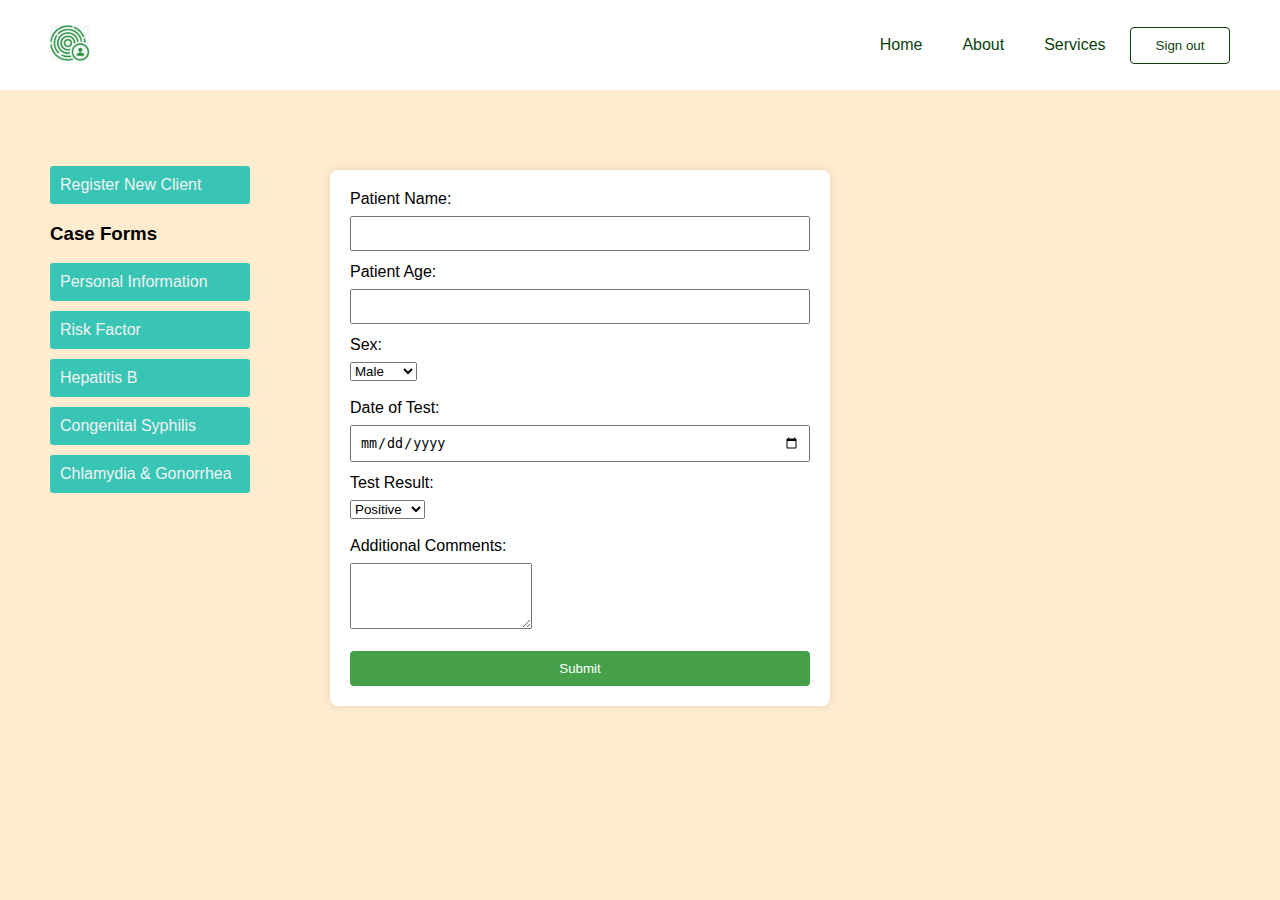
==== pages/chlamydia_gonorrhea.html @ 75cc7f67 "I initially started off with the codes for this project without documenting the deliverables for the" ====
<!DOCTYPE html>
<html lang="en">
<head>
    <meta charset="UTF-8">
    <meta name="viewport" content="width=device-width, initial-scale=1.0">
    <link rel="stylesheet" href="../css/main.css">
    <title>Chlamydia & Gonorrhea</title>
</head>
<body>
    <nav class="navbar">
        <div class="logo"><img src="../images/logo.svg" alt=""></div>
        <div>
        <ul>
            <li><a href="#">Home</a></li>
            <li><a href="#">About</a></li>
            <li><a href="#">Services</a></li>
        </ul>
        <a href="../index.html"><button class="sec-btn">Sign out</button></a>
        </div>
    </nav>
    <section> 
        <div class="casses">
            <nav class="col-3">
                <ul>
                    <li><a href="registration.html"> Register New Client </a></li>
                    <h3>Case Forms</h3>
                    <li><a href="personalinfo.html">Personal Information</a></li>
                    <li><a href="risk_fact.html">Risk Factor</a></li>
                    <li><a href="hepb.html">Hepatitis B</a></li>
                    <li><a href="cong_syphilis.html">Congenital Syphilis</a></li>
                    <li><a href="sti.html">Chlamydia & Gonorrhea</a></li>
                </ul>
            </nav>
        </div>
        <article class="col-9">
            <form action="#" method="post">
                <label for="patient_name">Patient Name:</label>
                <input type="text" id="patient_name" name="patient_name" required>
        
                <label for="patient_age">Patient Age:</label>
                <input type="number" id="patient_age" name="patient_age" required>
        
                <label for="sex">Sex:</label>
                <select id="sex" name="sex" required>
                    <option value="male">Male</option>
                    <option value="female">Female</option>
                    <option value="other">Other</option>
                </select>
                <br><br>
        
                <label for="test_date">Date of Test:</label>
                <input type="date" id="test_date" name="test_date" required>
        
                <label for="test_result">Test Result:</label>
                <select id="test_result" name="test_result" required>
                    <option value="positive">Positive</option>
                    <option value="negative">Negative</option>
                </select>
                <br><br>
        
                <label for="additional_comments">Additional Comments:</label>
                <textarea id="additional_comments" name="additional_comments" rows="4"></textarea>
                <br><br>
                    
        
                <button class="reg-btn" type="submit">Submit</button>
            </form>
        </article>
    </section>
</body>
</html>
---- css/main.css ----
*{
    box-sizing: border-box;
}
body {
    margin: 0;
    padding: 0;
    font-family: Arial, sans-serif;
    background-color: #ffebcd;
}
a{
    text-decoration: none;
}

ul{
    list-style-type: none;
}

.navbar {
    display: flex;
    justify-content: space-between;
    align-items: center;
    padding: 20px 50px; 
    background-color: #ffffff;   
}

.navbar li a{
    text-decoration: none;
    padding: 0 20px;
    color: #0c420f;    
}

.navbar li a:hover {
    color: #45a049;
}
.navbar li a:active {
    color: #45a049;
}

.navbar ul{
    list-style-type: none;
    display: inline-flex;    
    text-align: right;
}

.col-3 ul li{
    border-radius: 3px;
    background: #39c5b5;
    padding: 10px;
    margin-bottom: 10px;
    width: 200px;
}

.col-3 ul li a{
    color: #f2f2f2;
}

.sec-btn {
    padding: 10px;
    background-color: #fff;
    color: #0c420f;
    border: 1.5px solid #0c420f;
    border-radius: 4px;
    cursor: pointer;
    width: 100px;
}

.sec-btn:hover {
    background-color: #45a049;
    color: white;
}

.casses{
    padding-top: 50px;
}

.row::after{
    content: "";
    clear: both;
    display: table;
    }
    
    [class*="col-"]{
    float: left;
    padding: 10px;
    }
    
.col-1{
    width: 8.33%;
    }
    
.col-2{
    width: 16.66%;
    }
    
.col-3{
    width: 25%;
    }
    
.col-4{
    width: 33.33%;
    }
    
.col-5{
    width: 41.66%;
    }
    
.col-6{
    width: 50%;
    }
    
.col-7{
    width: 58.33%;
    }
    
.col-8{
    width: 66.66%;
    }
    
.col-9{
    width: 75%;
    margin-top: 20px;
    }
    
.col-10{
    width: 83.33%;
    }
    
.col-11{
    width: 91.66%;
    }
    
.col-12{
    width: 100%;
    }

    /*registration form for new client*/

form {
    background-color: #fff;
    padding: 20px;
    border-radius: 8px;
    box-shadow: 0 0 10px rgba(0, 0, 0, 0.1);
    max-width: 500px;
}

label {
    display: block;
    margin-bottom: 8px;
}

input {
    width: 100%;
    padding: 8px;
    margin-bottom: 12px;
    box-sizing: border-box;
}

.reg-btn {
    background-color: #45a049;
    color: #fff;
    padding: 10px;
    border: none;
    border-radius: 4px;
    cursor: pointer;
    width: 100%;
}

.reg-btn:hover {
    background-color: #128c7e;
}

.sub-btn{
    margin-top: 20px;
    background-color: #45a049;
    color: #fff;
    padding: 10px;
    border: none;
    border-radius: 4px;
    cursor: pointer;
    width: 100%;
}

.sub-btn:hover {
    background-color: #128c7e;
}

/* styles for risk factors */

table {
    width: 100%;
    border-collapse: collapse;
    margin: 20px 0;
}

th, td {
    border: 1px solid #ddd;
    padding: 10px;
    text-align: left;
}

th {
    background-color: #f2f2f2;
}
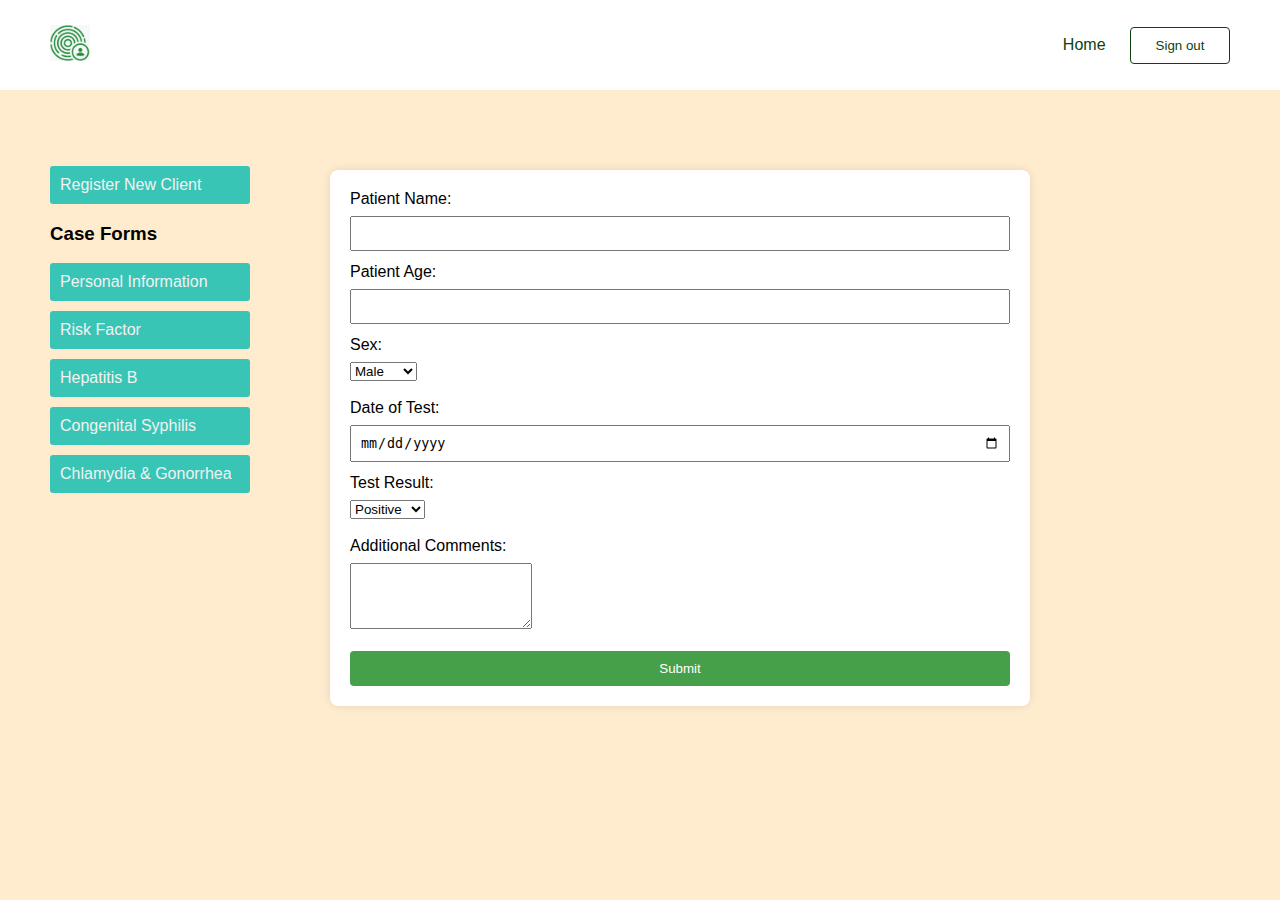
==== commit 49619cf8: "updated form pages" ====
--- a/pages/chlamydia_gonorrhea.html
+++ b/pages/chlamydia_gonorrhea.html
@@ -12,8 +12,6 @@
         <div>
         <ul>
             <li><a href="#">Home</a></li>
-            <li><a href="#">About</a></li>
-            <li><a href="#">Services</a></li>
         </ul>
         <a href="../index.html"><button class="sec-btn">Sign out</button></a>
         </div>
@@ -28,7 +26,7 @@
                     <li><a href="risk_fact.html">Risk Factor</a></li>
                     <li><a href="hepb.html">Hepatitis B</a></li>
                     <li><a href="cong_syphilis.html">Congenital Syphilis</a></li>
-                    <li><a href="sti.html">Chlamydia & Gonorrhea</a></li>
+                    <li><a href="#">Chlamydia & Gonorrhea</a></li>
                 </ul>
             </nav>
         </div>
--- a/css/main.css
+++ b/css/main.css
@@ -47,7 +47,7 @@
     background: #39c5b5;
     padding: 10px;
     margin-bottom: 10px;
-    width: 200px;
+    max-width: 200px;
 }
 
 .col-3 ul li a{
@@ -140,7 +140,7 @@
     padding: 20px;
     border-radius: 8px;
     box-shadow: 0 0 10px rgba(0, 0, 0, 0.1);
-    max-width: 500px;
+    max-width: 700px;
 }
 
 label {
@@ -200,4 +200,7 @@
 
 th {
     background-color: #f2f2f2;
+}
+.q3{
+    display: inline-flex;
 }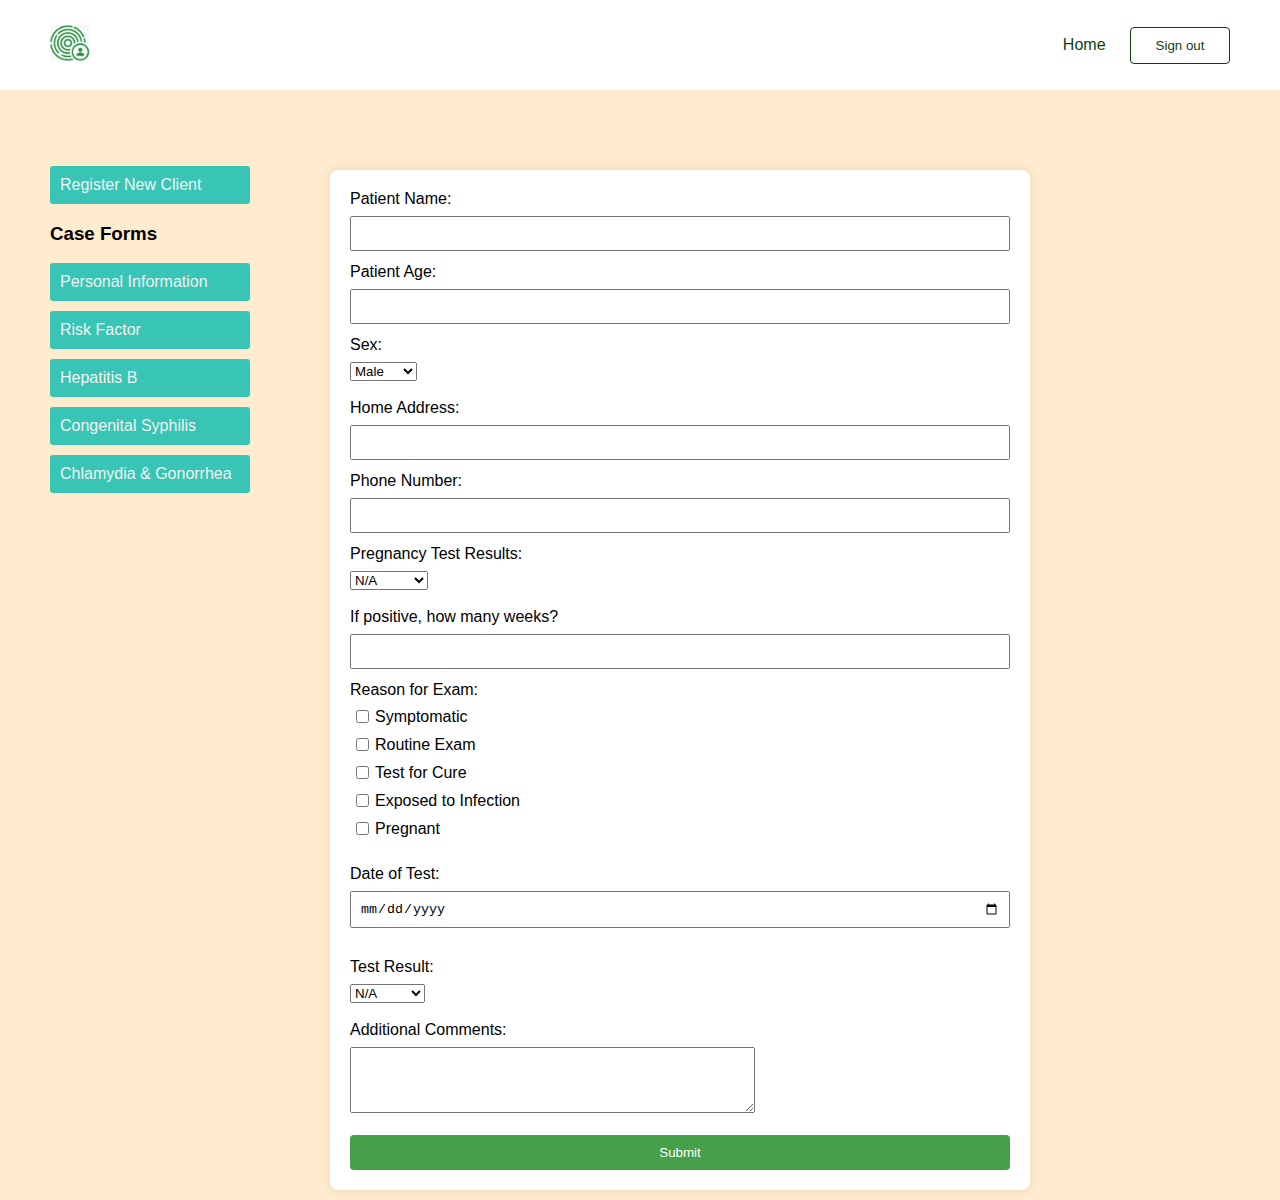
==== commit f87b9ad3: "updated form pages" ====
--- a/pages/chlamydia_gonorrhea.html
+++ b/pages/chlamydia_gonorrhea.html
@@ -31,7 +31,7 @@
             </nav>
         </div>
         <article class="col-9">
-            <form action="#" method="post">
+            <form action="your_submission_endpoint_here" method="post">
                 <label for="patient_name">Patient Name:</label>
                 <input type="text" id="patient_name" name="patient_name" required>
         
@@ -43,23 +43,55 @@
                     <option value="male">Male</option>
                     <option value="female">Female</option>
                     <option value="other">Other</option>
-                </select>
-                <br><br>
+                </select><br><br>
+        
+                <label for="home_address">Home Address:</label>
+                <input type="text" id="home_address" name="home_address">
+        
+                <label for="phone_number">Phone Number:</label>
+                <input type="tel" id="phone_number" name="phone_number">
+        
+                <label for="pregnancy_test_results">Pregnancy Test Results:</label>
+                <select id="pregnancy_test_results" name="pregnancy_test_results">
+                    <option value="na">N/A</option>
+                    <option value="negative">Negative</option>
+                    <option value="unknown">Unknown</option>
+                    <option value="positive">Positive</option>
+                </select><br><br>
+
+                <label for="pregnancy_weeks">If positive, how many weeks?</label>
+                <input type="number" id="pregnancy_weeks" name="pregnancy_weeks" min="1">
+        
+                <label for="reason_for_exam">Reason for Exam:</label>
+
+                <span><input class="chkbx" type="checkbox" id="symptomatic" name="reason_for_exam" value="symptomatic">
+                <label for="symptomatic">Symptomatic</label></span>
+
+                <span><input class="chkbx" type="checkbox" id="routine_exam" name="reason_for_exam" value="routine_exam">
+                <label for="routine_exam">Routine Exam</label></span>
+
+                <span><input class="chkbx" type="checkbox" id="test_for_cure" name="reason_for_exam" value="test_for_cure">
+                <label for="test_for_cure">Test for Cure</label></span>
+
+                <span><input class="chkbx" type="checkbox" id="exposed_to_infection" name="reason_for_exam" value="exposed_to_infection">
+                <label for="exposed_to_infection">Exposed to Infection</label></span>
+
+                <span><input class="chkbx" type="checkbox" id="pregnant" name="reason_for_exam" value="pregnant">
+                <label for="pregnant">Pregnant</label></span><br>
         
                 <label for="test_date">Date of Test:</label>
-                <input type="date" id="test_date" name="test_date" required>
+                <input type="date" id="test_date" name="test_date" required><br><br>
         
                 <label for="test_result">Test Result:</label>
                 <select id="test_result" name="test_result" required>
+                    <option value="na">N/A</option>
                     <option value="positive">Positive</option>
                     <option value="negative">Negative</option>
-                </select>
-                <br><br>
+                </select><br><br>
         
                 <label for="additional_comments">Additional Comments:</label>
-                <textarea id="additional_comments" name="additional_comments" rows="4"></textarea>
-                <br><br>
-                    
+                <textarea id="additional_comments" name="additional_comments" rows="4" cols="48"></textarea>
+                <br><br> 
         
                 <button class="reg-btn" type="submit">Submit</button>
             </form>
--- a/css/main.css
+++ b/css/main.css
@@ -203,4 +203,17 @@
 }
 .q3{
     display: inline-flex;
+}
+
+/* specific styles for chlamydia & gonorrhea*/
+
+.chkbx{
+    margin-left: 5px;
+    margin-right: 5px;
+    width: 15px;    
+}
+
+span{
+    display: flex;
+    align-items: center;
 }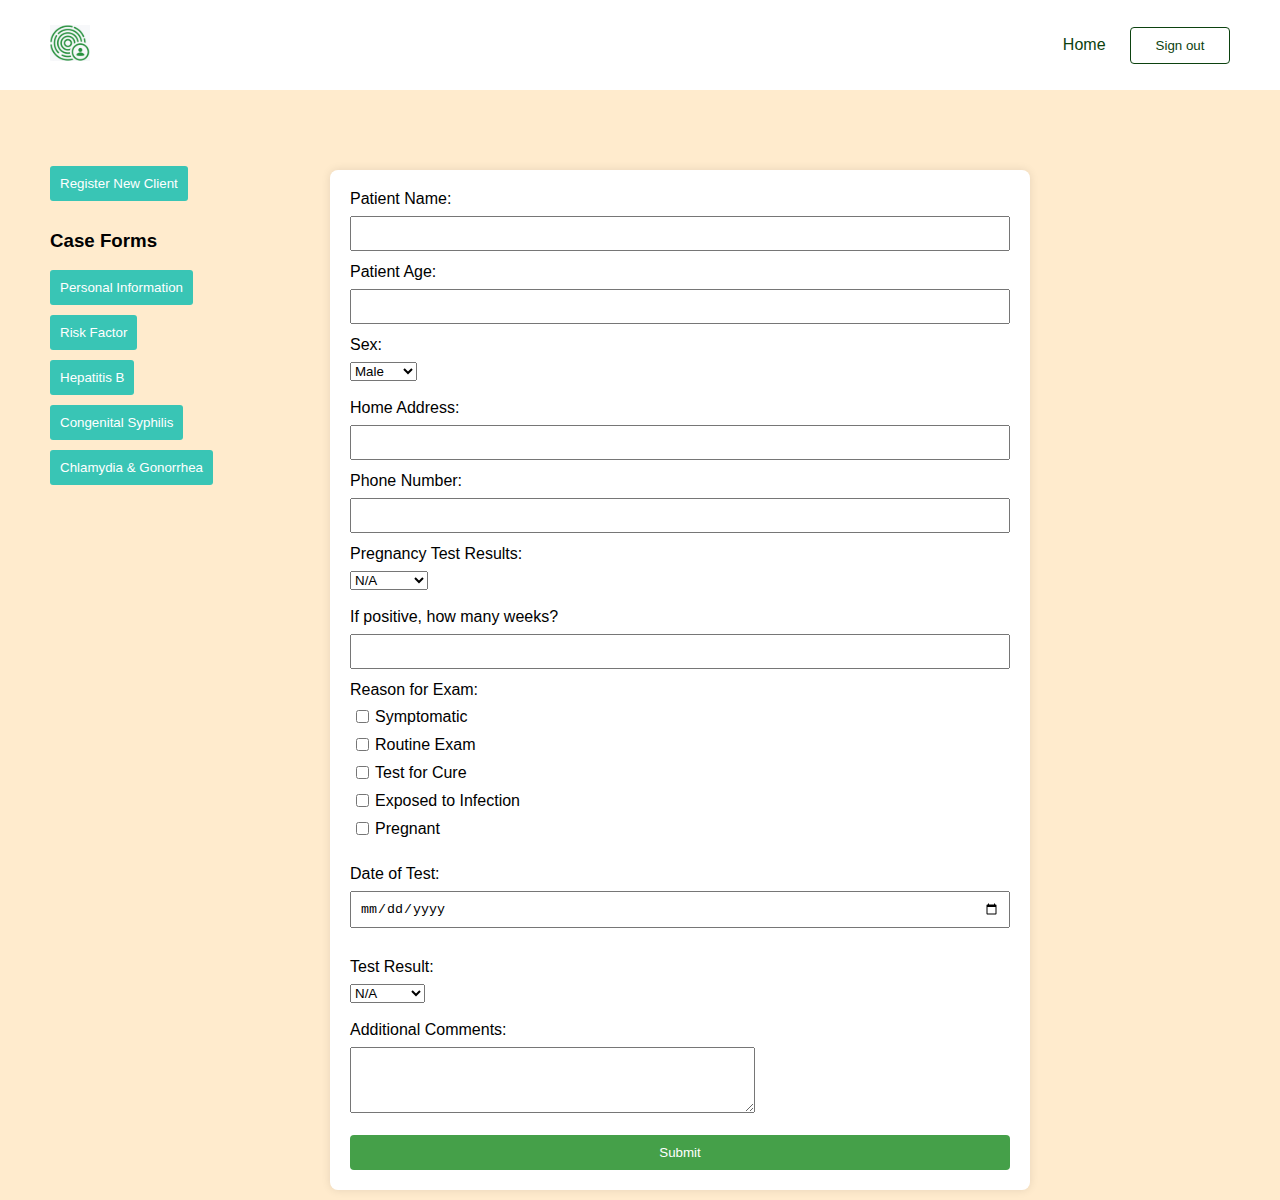
==== commit a8877fa1: "final changes to all form documents and css" ====
--- a/pages/chlamydia_gonorrhea.html
+++ b/pages/chlamydia_gonorrhea.html
@@ -20,18 +20,18 @@
         <div class="casses">
             <nav class="col-3">
                 <ul>
-                    <li><a href="registration.html"> Register New Client </a></li>
+                    <li><a href="registration.html"><button class="li-btn"> Register New Client  </button> </a></li>
                     <h3>Case Forms</h3>
-                    <li><a href="personalinfo.html">Personal Information</a></li>
-                    <li><a href="risk_fact.html">Risk Factor</a></li>
-                    <li><a href="hepb.html">Hepatitis B</a></li>
-                    <li><a href="cong_syphilis.html">Congenital Syphilis</a></li>
-                    <li><a href="#">Chlamydia & Gonorrhea</a></li>
+                    <li><a href="personalinfo.html"><button class="li-btn"> Personal Information </button> </a></li>
+                    <li><a href="risk_fact.html"><button class="li-btn"> Risk Factor </button> </a></li>
+                    <li><a href="hepb.html"><button class="li-btn"> Hepatitis B </button> </a></li>
+                    <li><a href="cong_syphilis.html"><button class="li-btn"> Congenital Syphilis </button> </a></li>
+                    <li><a href="#"><button class="li-btn"> Chlamydia & Gonorrhea </button> </a></li>
                 </ul>
             </nav>
         </div>
         <article class="col-9">
-            <form action="your_submission_endpoint_here" method="post">
+            <form action="#" method="post">
                 <label for="patient_name">Patient Name:</label>
                 <input type="text" id="patient_name" name="patient_name" required>
         
@@ -98,4 +98,4 @@
         </article>
     </section>
 </body>
-</html>+</html>
--- a/css/main.css
+++ b/css/main.css
@@ -42,16 +42,21 @@
     text-align: right;
 }
 
-.col-3 ul li{
+.li-btn{
     border-radius: 3px;
     background: #39c5b5;
     padding: 10px;
     margin-bottom: 10px;
     max-width: 200px;
-}
-
-.col-3 ul li a{
-    color: #f2f2f2;
+    border: none;
+    color: #fff;
+    text-align: left;
+    cursor: pointer;
+}
+
+.li-btn:active{
+    background-color: #45a049;
+    color: white;
 }
 
 .sec-btn {
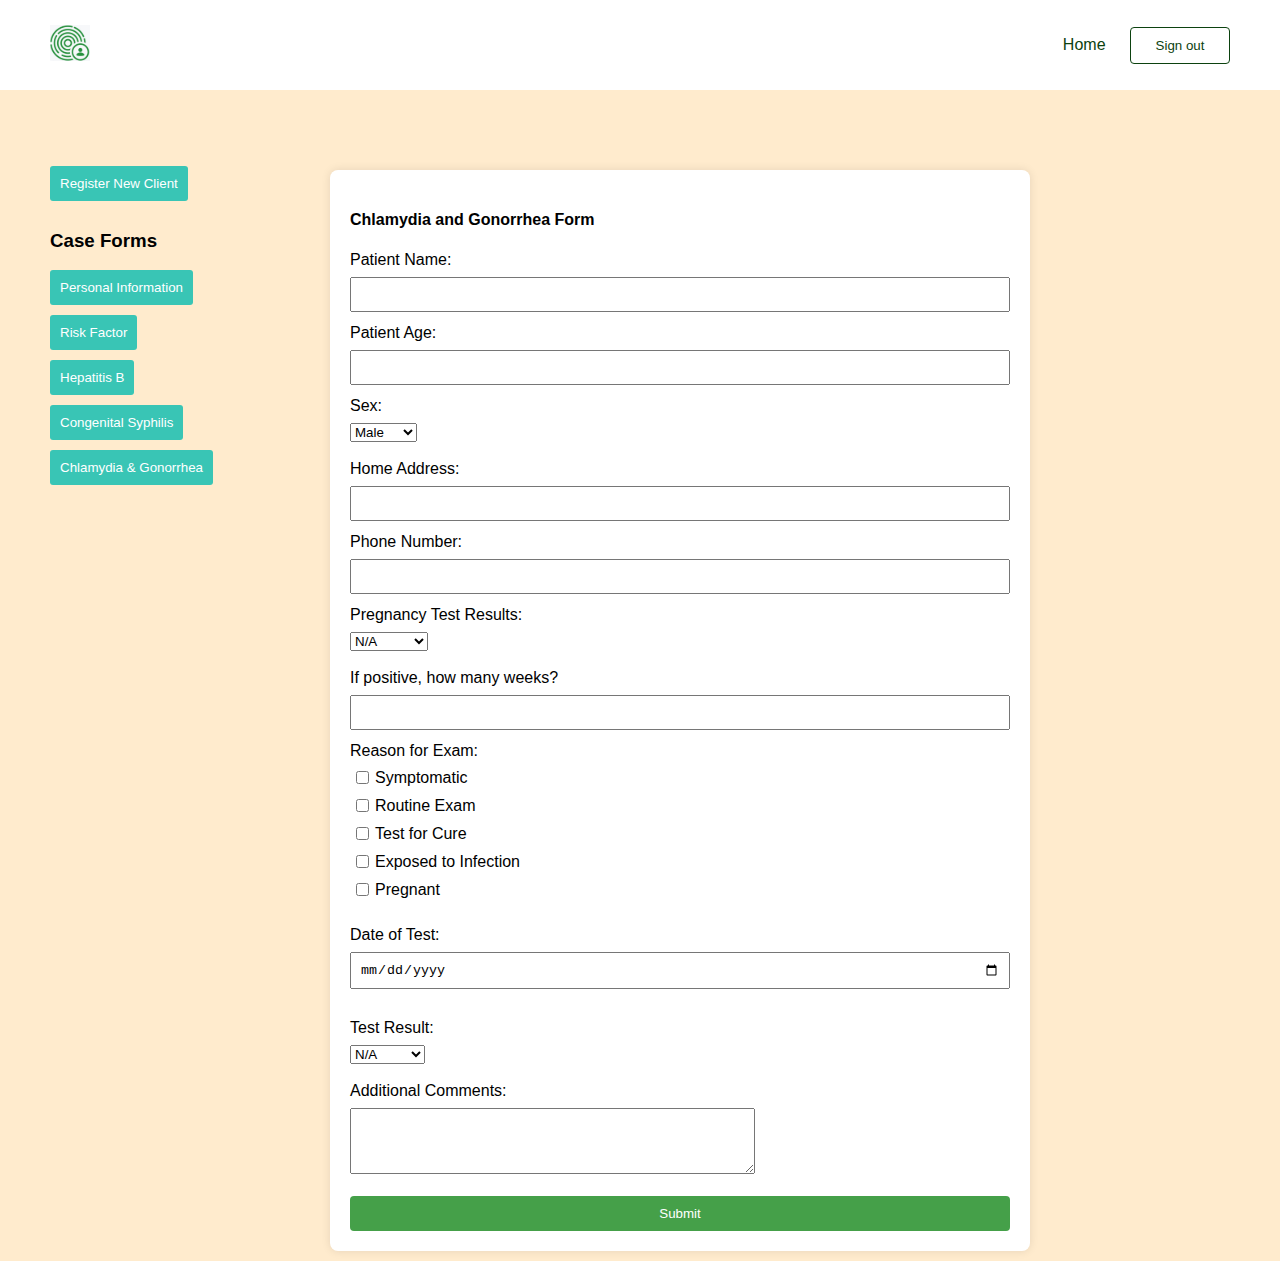
==== commit 66061a75: "updated code" ====
--- a/pages/chlamydia_gonorrhea.html
+++ b/pages/chlamydia_gonorrhea.html
@@ -32,6 +32,7 @@
         </div>
         <article class="col-9">
             <form action="#" method="post">
+                <h4>Chlamydia and Gonorrhea Form</h4>
                 <label for="patient_name">Patient Name:</label>
                 <input type="text" id="patient_name" name="patient_name" required>
         
--- a/css/main.css
+++ b/css/main.css
@@ -59,6 +59,11 @@
     color: white;
 }
 
+.li-btn:hover{
+    background-color: #45a049;
+    color: white;
+}
+
 .sec-btn {
     padding: 10px;
     background-color: #fff;
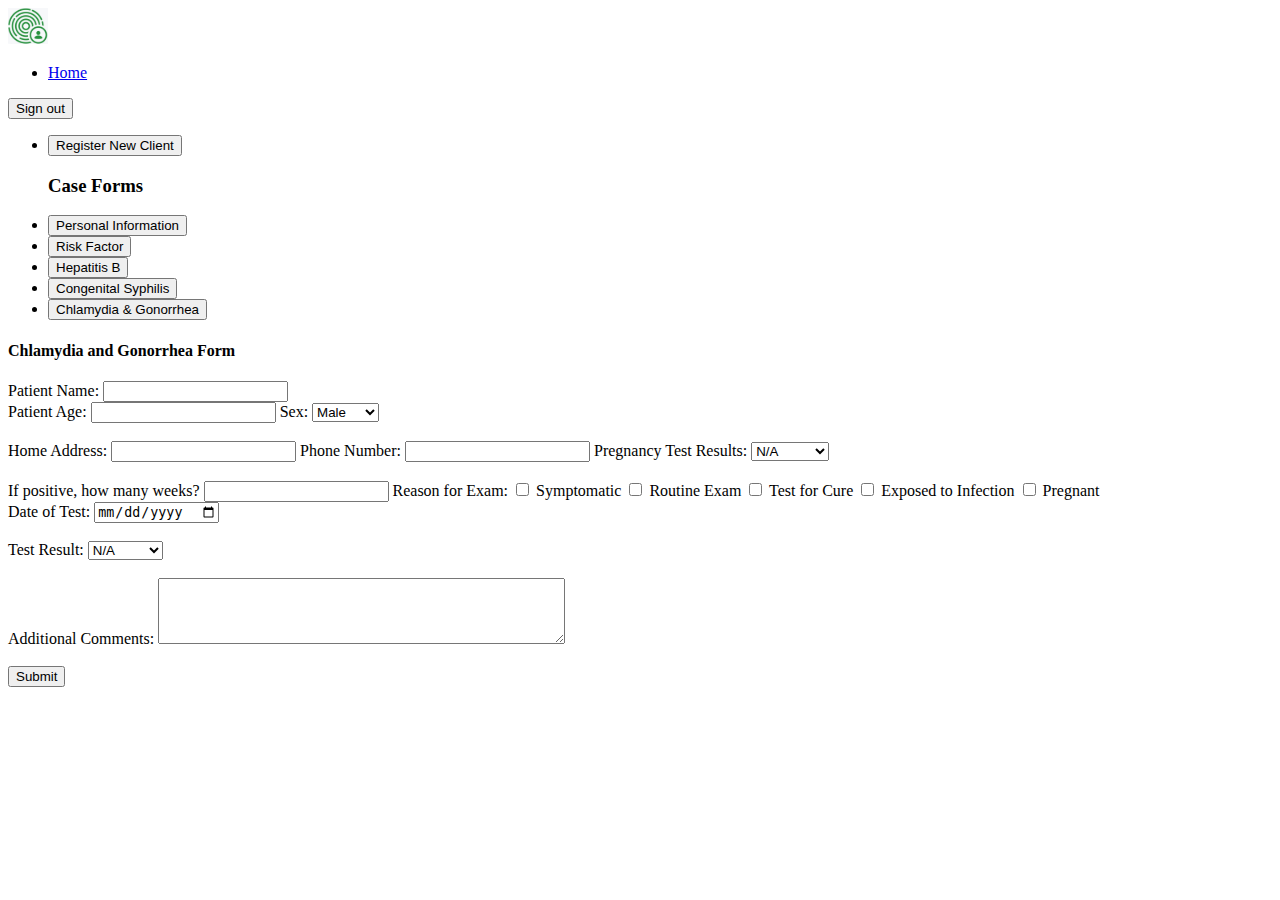
==== commit 626e6a89: "made changes to chlmydia form and ad added js validation" ====
--- a/pages/chlamydia_gonorrhea.html
+++ b/pages/chlamydia_gonorrhea.html
@@ -3,7 +3,7 @@
 <head>
     <meta charset="UTF-8">
     <meta name="viewport" content="width=device-width, initial-scale=1.0">
-    <link rel="stylesheet" href="../css/main.css">
+    <link rel="stylesheet" href="main.css">
     <title>Chlamydia & Gonorrhea</title>
 </head>
 <body>
@@ -13,19 +13,19 @@
         <ul>
             <li><a href="#">Home</a></li>
         </ul>
-        <a href="../index.html"><button class="sec-btn">Sign out</button></a>
+        <a href=".#"><button class="sec-btn">Sign out</button></a>
         </div>
     </nav>
     <section> 
         <div class="casses">
             <nav class="col-3">
                 <ul>
-                    <li><a href="registration.html"><button class="li-btn"> Register New Client  </button> </a></li>
+                    <li><a href="#"><button class="li-btn"> Register New Client  </button> </a></li>
                     <h3>Case Forms</h3>
-                    <li><a href="personalinfo.html"><button class="li-btn"> Personal Information </button> </a></li>
-                    <li><a href="risk_fact.html"><button class="li-btn"> Risk Factor </button> </a></li>
-                    <li><a href="hepb.html"><button class="li-btn"> Hepatitis B </button> </a></li>
-                    <li><a href="cong_syphilis.html"><button class="li-btn"> Congenital Syphilis </button> </a></li>
+                    <li><a href="#"><button class="li-btn"> Personal Information </button> </a></li>
+                    <li><a href="#"><button class="li-btn"> Risk Factor </button> </a></li>
+                    <li><a href="#"><button class="li-btn"> Hepatitis B </button> </a></li>
+                    <li><a href="#"><button class="li-btn"> Congenital Syphilis </button> </a></li>
                     <li><a href="#"><button class="li-btn"> Chlamydia & Gonorrhea </button> </a></li>
                 </ul>
             </nav>
@@ -34,7 +34,7 @@
             <form action="#" method="post">
                 <h4>Chlamydia and Gonorrhea Form</h4>
                 <label for="patient_name">Patient Name:</label>
-                <input type="text" id="patient_name" name="patient_name" required>
+                <input type="text" id="patient_name" name="patient_name" required><br>
         
                 <label for="patient_age">Patient Age:</label>
                 <input type="number" id="patient_age" name="patient_age" required>
@@ -98,5 +98,7 @@
             </form>
         </article>
     </section>
+
+    <script src="../scripts/chlamydiavalidation.js"></script>
 </body>
 </html>
